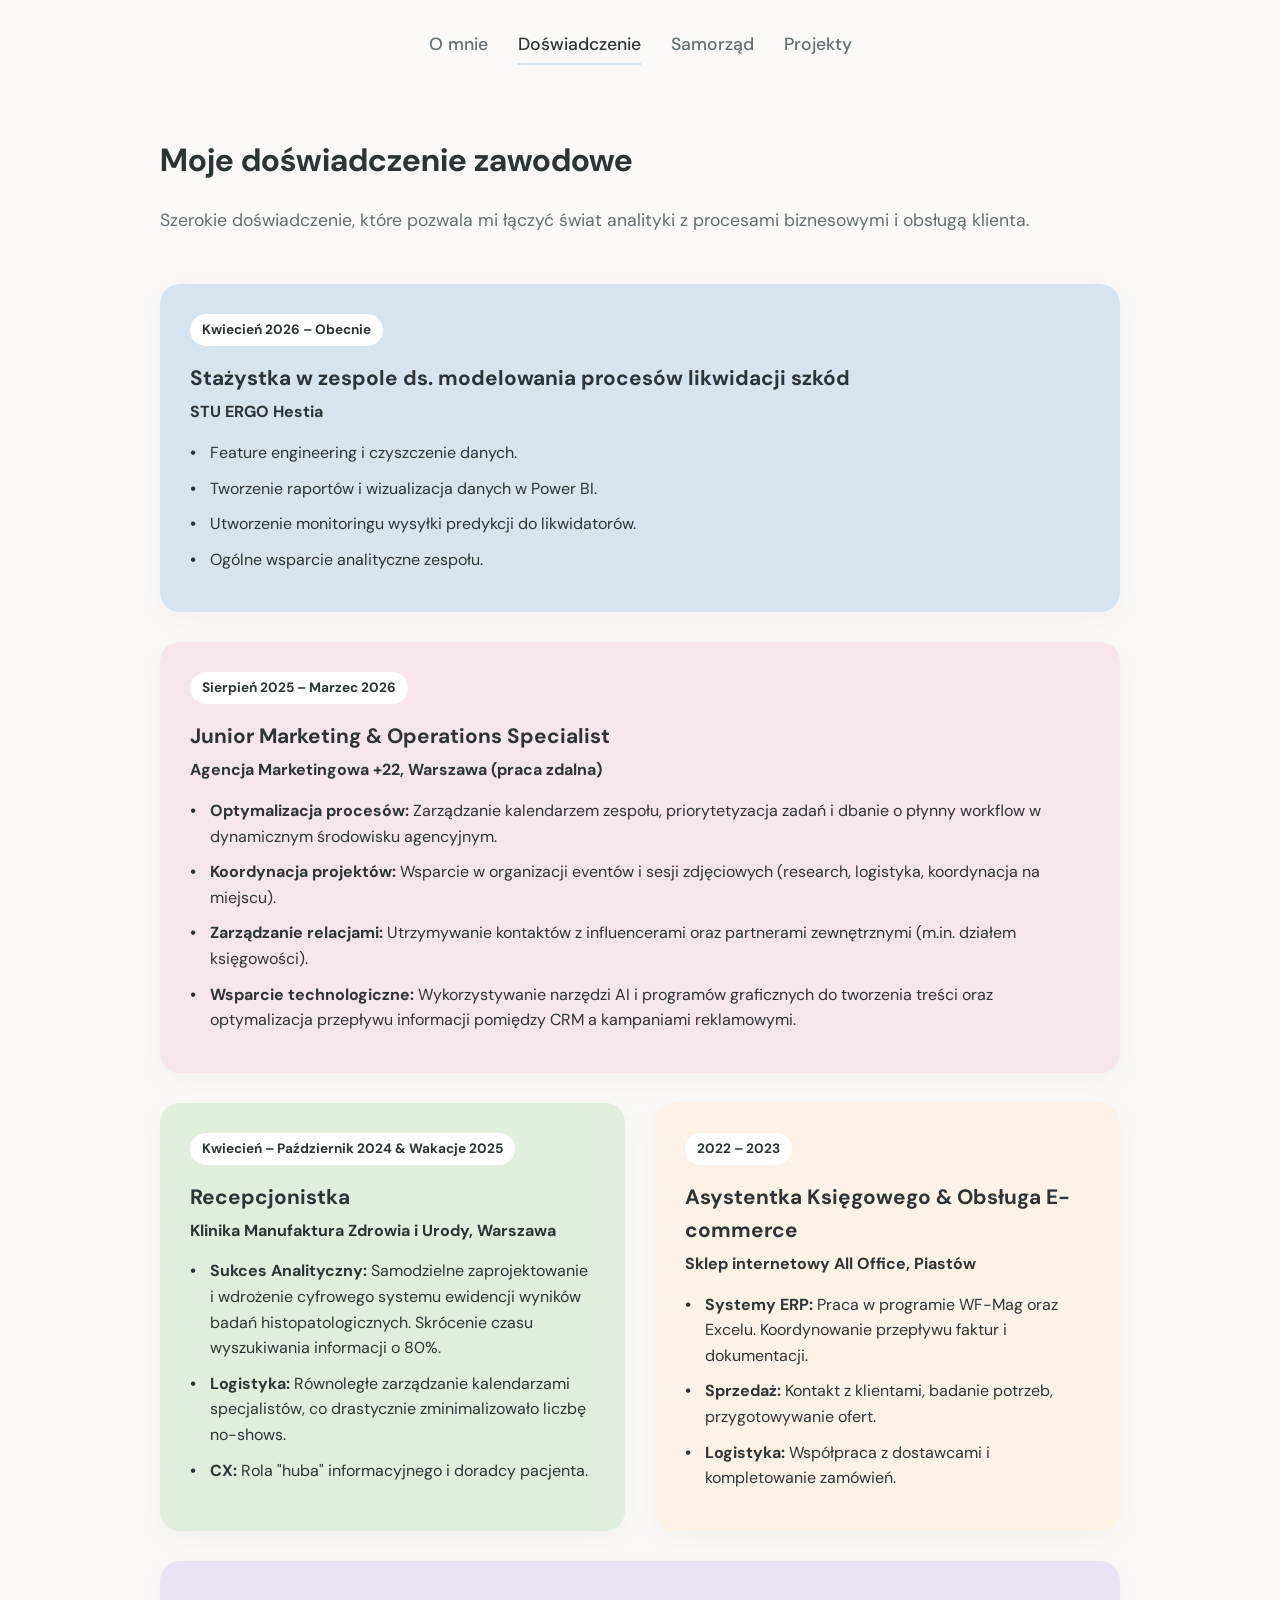
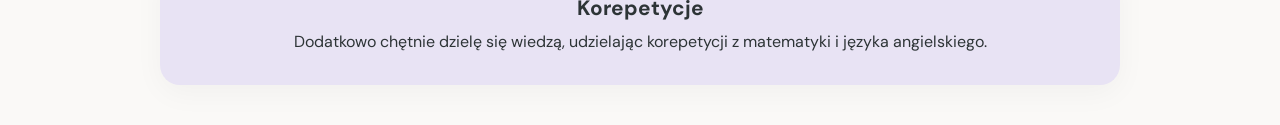
==== doswiadczenie.html @ 987228f7 "Dodanie plików" ====
<!DOCTYPE html>
<html lang="pl">
<head>
    <meta charset="UTF-8">
    <meta name="viewport" content="width=device-width, initial-scale=1.0">
    <title>Maja Zontek - Doświadczenie</title>
    <link rel="stylesheet" href="style.css">
    <link href="https://fonts.googleapis.com/css2?family=DM+Sans:wght@400;500;700&display=swap" rel="stylesheet">
</head>
<body>
    <nav>
        <a href="index.html">O mnie</a>
        <a href="doswiadczenie.html" class="active">Doświadczenie</a>
        <a href="samorzad.html">Samorząd</a>
        <a href="projekty.html">Projekty</a>
    </nav>

    <div class="container fade-in">
        <header style="margin-bottom: 50px;">
            <h2>Moje doświadczenie zawodowe</h2>
            <p style="font-size: 1.1rem; color: var(--text-muted);">
                Szerokie doświadczenie, które pozwala mi łączyć świat analityki z procesami biznesowymi i obsługą klienta.
            </p>
        </header>
        
        <div class="card bg-blue fade-in delay-1" style="margin-bottom: 30px;">
            <span class="date-badge bg-white">Kwiecień 2026 – Obecnie</span>
            <h3>Stażystka w zespole ds. modelowania procesów likwidacji szkód</h3>
            <p><strong>STU ERGO Hestia</strong></p>
            <ul class="tasks">
                <li>Feature engineering i czyszczenie danych.</li>
                <li>Tworzenie raportów i wizualizacja danych w Power BI.</li>
                <li>Utworzenie monitoringu wysyłki predykcji do likwidatorów.</li>
                <li>Ogólne wsparcie analityczne zespołu.</li>
            </ul>
        </div>

        <div class="card bg-pink fade-in delay-2" style="margin-bottom: 30px;">
            <span class="date-badge bg-white">Sierpień 2025 – Marzec 2026</span>
            <h3>Junior Marketing & Operations Specialist</h3>
            <p><strong>Agencja Marketingowa +22, Warszawa (praca zdalna)</strong></p>
            <ul class="tasks">
                <li><strong>Optymalizacja procesów:</strong> Zarządzanie kalendarzem zespołu, priorytetyzacja zadań i dbanie o płynny workflow w dynamicznym środowisku agencyjnym.</li>
                <li><strong>Koordynacja projektów:</strong> Wsparcie w organizacji eventów i sesji zdjęciowych (research, logistyka, koordynacja na miejscu).</li>
                <li><strong>Zarządzanie relacjami:</strong> Utrzymywanie kontaktów z influencerami oraz partnerami zewnętrznymi (m.in. działem księgowości).</li>
                <li><strong>Wsparcie technologiczne:</strong> Wykorzystywanie narzędzi AI i programów graficznych do tworzenia treści oraz optymalizacja przepływu informacji pomiędzy CRM a kampaniami reklamowymi.</li>
            </ul>
        </div>

        <div class="grid-2 fade-in delay-3">
            <div class="card bg-green">
                <span class="date-badge bg-white">Kwiecień – Październik 2024 & Wakacje 2025</span>
                <h3>Recepcjonistka</h3>
                <p><strong>Klinika Manufaktura Zdrowia i Urody, Warszawa</strong></p>
                <ul class="tasks">
                    <li><strong>Sukces Analityczny:</strong> Samodzielne zaprojektowanie i wdrożenie cyfrowego systemu ewidencji wyników badań histopatologicznych. Skrócenie czasu wyszukiwania informacji o 80%.</li>
                    <li><strong>Logistyka:</strong> Równoległe zarządzanie kalendarzami specjalistów, co drastycznie zminimalizowało liczbę no-shows.</li>
                    <li><strong>CX:</strong> Rola "huba" informacyjnego i doradcy pacjenta.</li>
                </ul>
            </div>

            <div class="card bg-yellow">
                <span class="date-badge bg-white">2022 – 2023</span>
                <h3>Asystentka Księgowego & Obsługa E-commerce</h3>
                <p><strong>Sklep internetowy All Office, Piastów</strong></p>
                <ul class="tasks">
                    <li><strong>Systemy ERP:</strong> Praca w programie WF-Mag oraz Excelu. Koordynowanie przepływu faktur i dokumentacji.</li>
                    <li><strong>Sprzedaż:</strong> Kontakt z klientami, badanie potrzeb, przygotowywanie ofert.</li>
                    <li><strong>Logistyka:</strong> Współpraca z dostawcami i kompletowanie zamówień.</li>
                </ul>
            </div>
        </div>

        <div class="card bg-purple fade-in delay-3" style="margin-top: 30px; text-align: center;">
            <h3>Korepetycje</h3>
            <p>Dodatkowo chętnie dzielę się wiedzą, udzielając korepetycji z matematyki i języka angielskiego.</p>
        </div>
    </div>
</body>
</html>
---- style.css ----
:root {
    --bg-color: #faf9f7;
    --text-main: #2d3436;
    --text-muted: #636e72;
    --pastel-blue: #d6e4f0;
    --pastel-pink: #f6e6eb;
    --pastel-green: #e1eedd;
    --pastel-yellow: #fef1e6;
    --pastel-purple: #e8e3f4;
    --white: #ffffff;
    --shadow: 0 8px 30px rgba(0, 0, 0, 0.04);
    --shadow-hover: 0 12px 40px rgba(0, 0, 0, 0.08);
}

* { margin: 0; padding: 0; box-sizing: border-box; }

body {
    font-family: 'DM Sans', sans-serif;
    background-color: var(--bg-color);
    color: var(--text-main);
    line-height: 1.6;
}

/* Nawigacja */
nav {
    display: flex;
    justify-content: center;
    gap: 30px;
    padding: 30px 20px;
    background: transparent;
}
nav a {
    text-decoration: none;
    color: var(--text-muted);
    font-weight: 500;
    font-size: 1.1rem;
    transition: color 0.3s ease;
    padding-bottom: 5px;
}
nav a:hover, nav a.active {
    color: var(--text-main);
    border-bottom: 2px solid var(--pastel-blue);
}

/* Kontenery i siatki */
.container { max-width: 1000px; margin: 0 auto; padding: 40px 20px; }
.grid-2 { display: grid; grid-template-columns: 1fr 1fr; gap: 30px; margin-top: 30px; }

/* Karty */
.card {
    border-radius: 20px;
    padding: 30px;
    box-shadow: var(--shadow);
    transition: transform 0.4s ease, box-shadow 0.4s ease;
}
.card:hover {
    transform: translateY(-5px);
    box-shadow: var(--shadow-hover);
}

/* Typografia */
h1 { font-size: 3rem; margin-bottom: 10px; color: var(--text-main); }
h2 { font-size: 2rem; margin-bottom: 20px; color: var(--text-main); }
h3 { font-size: 1.3rem; margin-bottom: 5px; }

.date-badge {
    display: inline-block;
    padding: 5px 12px;
    border-radius: 20px;
    font-size: 0.85rem;
    font-weight: 700;
    margin-bottom: 15px;
}

/* Kolory */
.bg-blue { background-color: var(--pastel-blue); }
.bg-pink { background-color: var(--pastel-pink); }
.bg-green { background-color: var(--pastel-green); }
.bg-yellow { background-color: var(--pastel-yellow); }
.bg-purple { background-color: var(--pastel-purple); }
.bg-white { background-color: var(--white); }

ul.tasks { list-style-type: none; margin-top: 15px; }
ul.tasks li {
    position: relative;
    padding-left: 20px;
    margin-bottom: 10px;
    color: var(--text-main); /* Zmienione dla lepszego kontrastu na kolorach */
}
ul.tasks li::before {
    content: "•";
    position: absolute;
    left: 0;
    color: var(--text-main);
    font-weight: bold;
}

/* Tagi technologii */
.tags { display: flex; flex-wrap: wrap; gap: 10px; margin-top: 15px; margin-bottom: 15px; }
.tag {
    background: var(--white);
    padding: 4px 12px;
    border-radius: 8px;
    font-size: 0.85rem;
    font-weight: 500;
}

/* Zdjęcia Instagram (4:5) */
.ig-photo {
    width: 100%;
    aspect-ratio: 4 / 5;
    object-fit: cover;
    border-radius: 12px;
    margin-top: 20px;
    box-shadow: 0 4px 15px rgba(0,0,0,0.05);
    transition: transform 0.3s ease;
}

.ig-photo:hover {
    transform: scale(1.02);
}

/* Sekcja O mnie */
.about-section { display: flex; align-items: center; gap: 40px; margin-bottom: 60px; }
.profile-photo {
    width: 250px; height: 250px; border-radius: 50%;
    background-color: var(--pastel-pink); object-fit: cover;
    flex-shrink: 0; display: flex; align-items: center; justify-content: center;
    color: var(--text-muted); font-weight: bold; box-shadow: var(--shadow);
}
.widget-grid { display: grid; grid-template-columns: repeat(auto-fit, minmax(280px, 1fr)); gap: 20px; }
.widget-link { text-decoration: none; color: inherit; display: block; }
.widget-link .card { height: 100%; display: flex; flex-direction: column; justify-content: space-between; cursor: pointer; }
.widget-icon { font-size: 2.5rem; margin-bottom: 15px; }

/* Animacje wejścia */
.fade-in { animation: fadeIn 0.8s cubic-bezier(0.25, 0.46, 0.45, 0.94) forwards; opacity: 0; transform: translateY(15px); }
.delay-1 { animation-delay: 0.1s; }
.delay-2 { animation-delay: 0.2s; }
.delay-3 { animation-delay: 0.3s; }
@keyframes fadeIn { to { opacity: 1; transform: translateY(0); } }

/* Responsywność */
@media (max-width: 768px) {
    .grid-2 { grid-template-columns: 1fr; }
    h1 { font-size: 2.2rem; }
    nav { flex-wrap: wrap; gap: 15px; }
    .about-section { flex-direction: column; text-align: center; }
}

/* Wyróżnione linki (np. na podstronie Samorząd) */
.btn-link {
    display: inline-flex;
    align-items: center;
    gap: 6px;
    background-color: var(--white);
    color: var(--text-main);
    text-decoration: none;
    padding: 10px 22px;
    border-radius: 25px;
    font-weight: 700;
    font-size: 0.9rem;
    margin: 15px 0;
    box-shadow: 0 4px 15px rgba(0,0,0,0.05);
    transition: transform 0.3s ease, box-shadow 0.3s ease, color 0.3s ease;
}

.btn-link:hover {
    transform: translateY(-3px);
    box-shadow: 0 8px 25px rgba(0,0,0,0.1);
    color: #4a69bd; /* Delikatny niebieski akcent przy najechaniu */
}

.btn-link::after {
    content: "↗";
    font-size: 1.1rem;
    font-weight: 500;
}
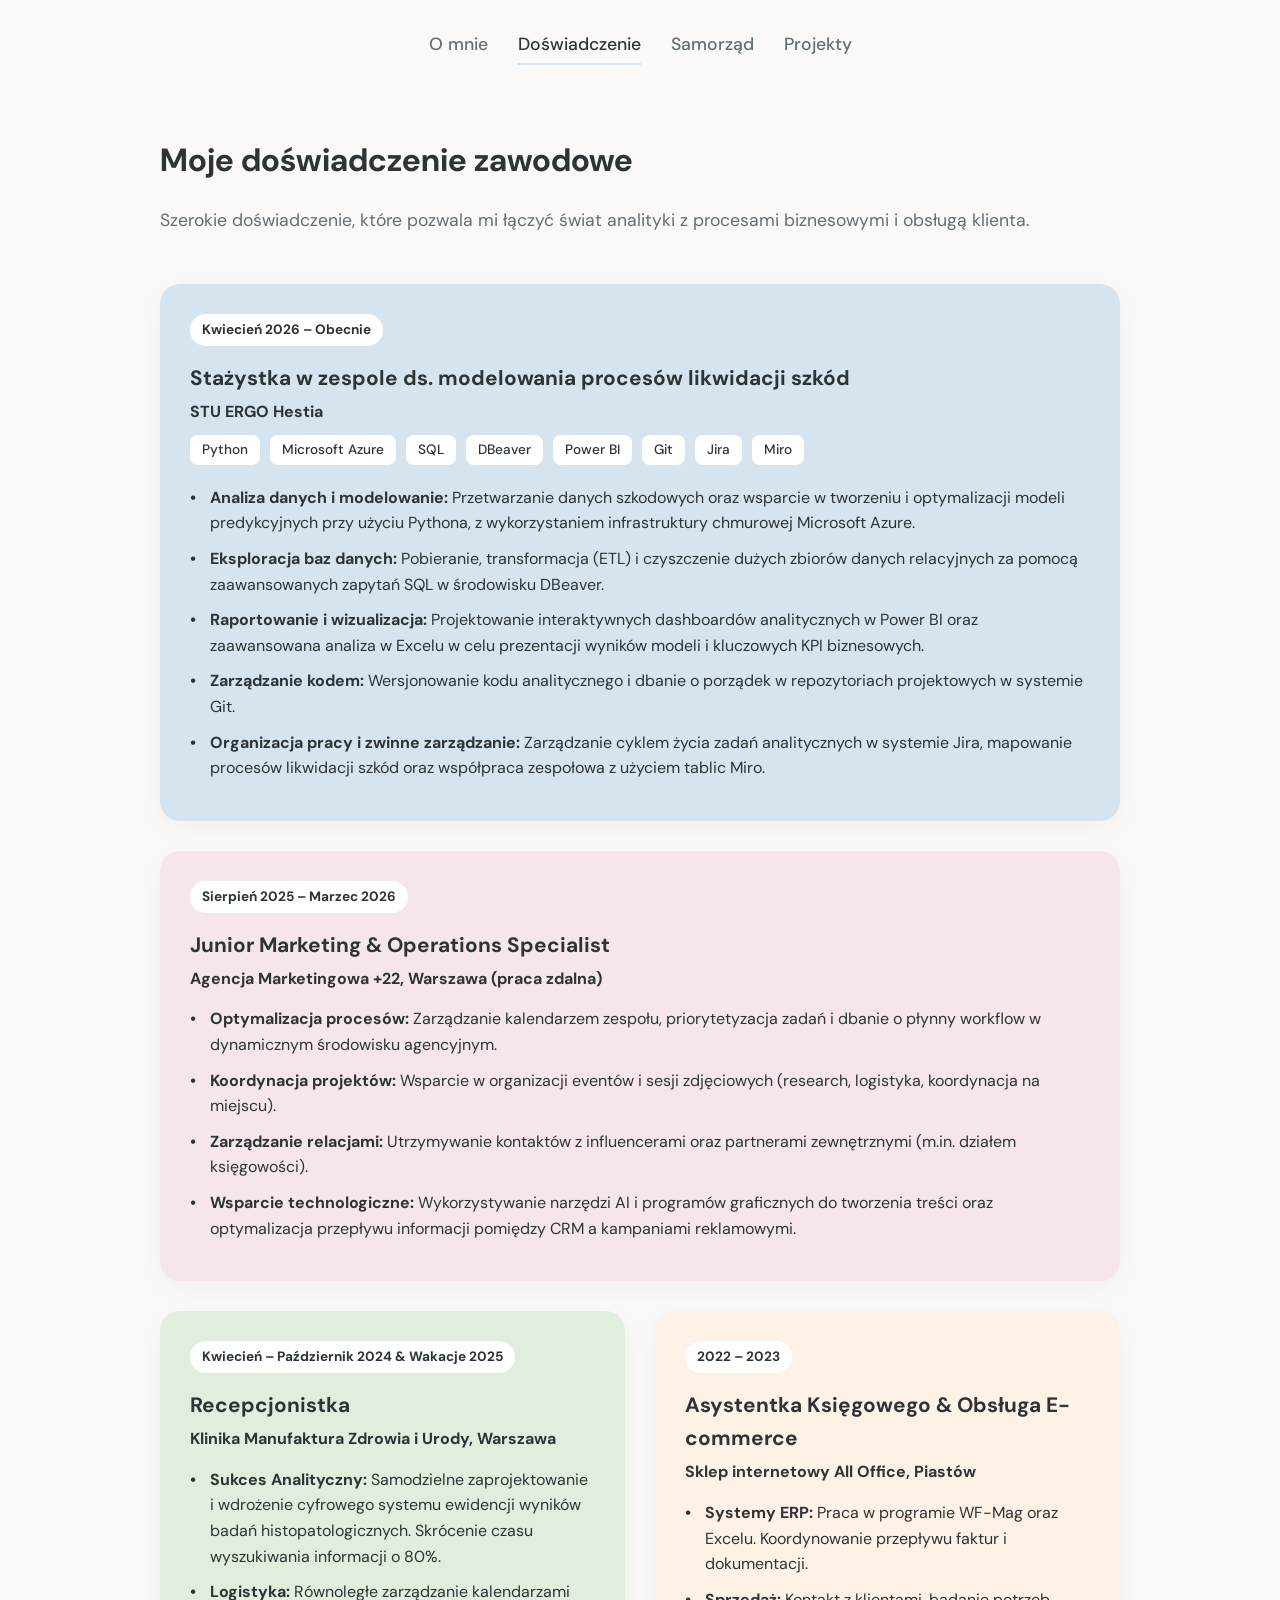
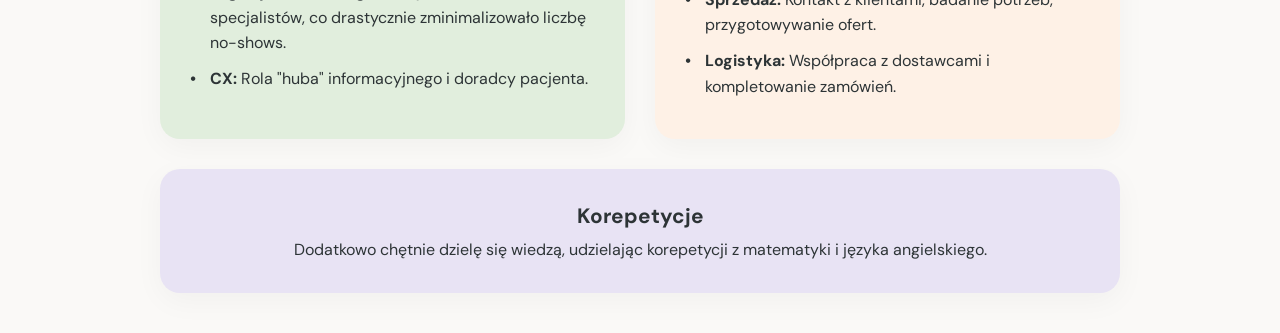
==== commit 29f0a7e7: "Update doswiadczenie.html" ====
--- a/doswiadczenie.html
+++ b/doswiadczenie.html
@@ -27,11 +27,24 @@
             <span class="date-badge bg-white">Kwiecień 2026 – Obecnie</span>
             <h3>Stażystka w zespole ds. modelowania procesów likwidacji szkód</h3>
             <p><strong>STU ERGO Hestia</strong></p>
+            
+            <div class="tags" style="margin-top: 10px; margin-bottom: 20px;">
+                <span class="tag">Python</span>
+                <span class="tag">Microsoft Azure</span>
+                <span class="tag">SQL</span>
+                <span class="tag">DBeaver</span>
+                <span class="tag">Power BI</span>
+                <span class="tag">Git</span>
+                <span class="tag">Jira</span>
+                <span class="tag">Miro</span>
+            </div>
+
             <ul class="tasks">
-                <li>Feature engineering i czyszczenie danych.</li>
-                <li>Tworzenie raportów i wizualizacja danych w Power BI.</li>
-                <li>Utworzenie monitoringu wysyłki predykcji do likwidatorów.</li>
-                <li>Ogólne wsparcie analityczne zespołu.</li>
+                <li><strong>Analiza danych i modelowanie:</strong> Przetwarzanie danych szkodowych oraz wsparcie w tworzeniu i optymalizacji modeli predykcyjnych przy użyciu Pythona, z wykorzystaniem infrastruktury chmurowej Microsoft Azure.</li>
+                <li><strong>Eksploracja baz danych:</strong> Pobieranie, transformacja (ETL) i czyszczenie dużych zbiorów danych relacyjnych za pomocą zaawansowanych zapytań SQL w środowisku DBeaver.</li>
+                <li><strong>Raportowanie i wizualizacja:</strong> Projektowanie interaktywnych dashboardów analitycznych w Power BI oraz zaawansowana analiza w Excelu w celu prezentacji wyników modeli i kluczowych KPI biznesowych.</li>
+                <li><strong>Zarządzanie kodem:</strong> Wersjonowanie kodu analitycznego i dbanie o porządek w repozytoriach projektowych w systemie Git.</li>
+                <li><strong>Organizacja pracy i zwinne zarządzanie:</strong> Zarządzanie cyklem życia zadań analitycznych w systemie Jira, mapowanie procesów likwidacji szkód oraz współpraca zespołowa z użyciem tablic Miro.</li>
             </ul>
         </div>
 
@@ -77,4 +90,4 @@
         </div>
     </div>
 </body>
-</html>+</html>
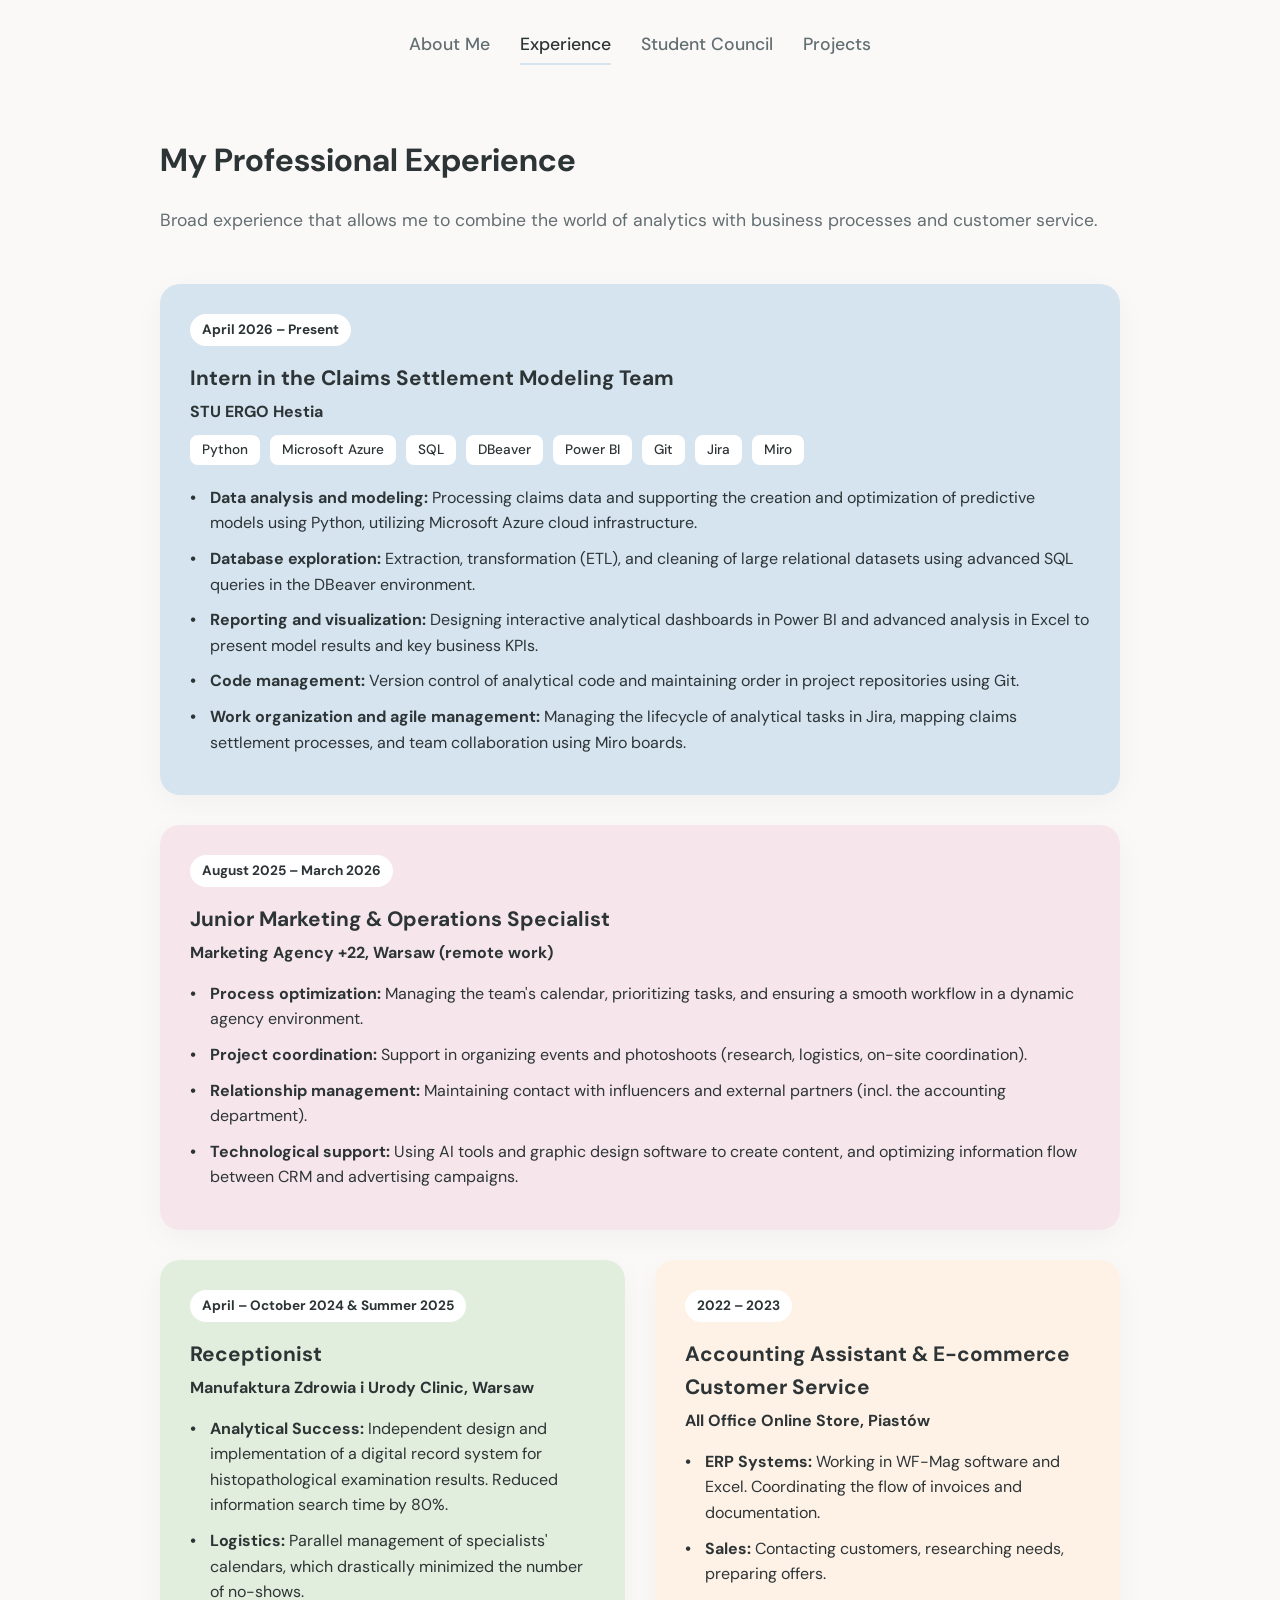
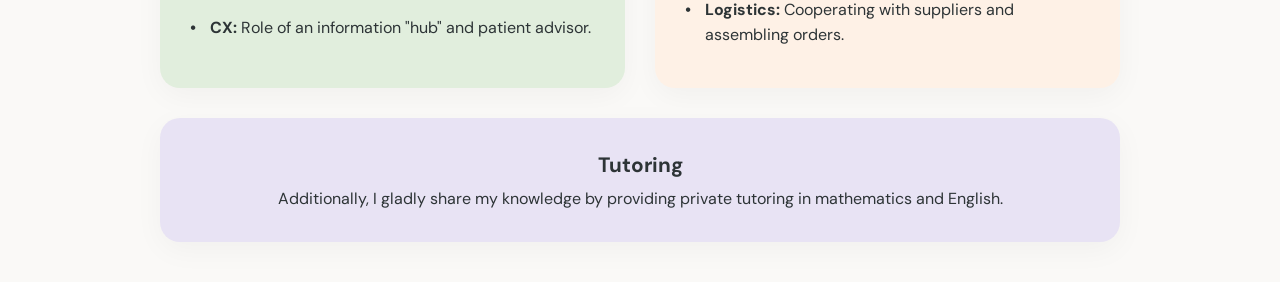
==== commit bc666205: "Update doswiadczenie.html" ====
--- a/doswiadczenie.html
+++ b/doswiadczenie.html
@@ -1,31 +1,31 @@
 <!DOCTYPE html>
-<html lang="pl">
+<html lang="en">
 <head>
     <meta charset="UTF-8">
     <meta name="viewport" content="width=device-width, initial-scale=1.0">
-    <title>Maja Zontek - Doświadczenie</title>
+    <title>Maja Zontek - Experience</title>
     <link rel="stylesheet" href="style.css">
     <link href="https://fonts.googleapis.com/css2?family=DM+Sans:wght@400;500;700&display=swap" rel="stylesheet">
 </head>
 <body>
     <nav>
-        <a href="index.html">O mnie</a>
-        <a href="doswiadczenie.html" class="active">Doświadczenie</a>
-        <a href="samorzad.html">Samorząd</a>
-        <a href="projekty.html">Projekty</a>
+        <a href="index.html">About Me</a>
+        <a href="doswiadczenie.html" class="active">Experience</a>
+        <a href="samorzad.html">Student Council</a>
+        <a href="projekty.html">Projects</a>
     </nav>
 
     <div class="container fade-in">
         <header style="margin-bottom: 50px;">
-            <h2>Moje doświadczenie zawodowe</h2>
+            <h2>My Professional Experience</h2>
             <p style="font-size: 1.1rem; color: var(--text-muted);">
-                Szerokie doświadczenie, które pozwala mi łączyć świat analityki z procesami biznesowymi i obsługą klienta.
+                Broad experience that allows me to combine the world of analytics with business processes and customer service.
             </p>
         </header>
         
         <div class="card bg-blue fade-in delay-1" style="margin-bottom: 30px;">
-            <span class="date-badge bg-white">Kwiecień 2026 – Obecnie</span>
-            <h3>Stażystka w zespole ds. modelowania procesów likwidacji szkód</h3>
+            <span class="date-badge bg-white">April 2026 – Present</span>
+            <h3>Intern in the Claims Settlement Modeling Team</h3>
             <p><strong>STU ERGO Hestia</strong></p>
             
             <div class="tags" style="margin-top: 10px; margin-bottom: 20px;">
@@ -40,53 +40,53 @@
             </div>
 
             <ul class="tasks">
-                <li><strong>Analiza danych i modelowanie:</strong> Przetwarzanie danych szkodowych oraz wsparcie w tworzeniu i optymalizacji modeli predykcyjnych przy użyciu Pythona, z wykorzystaniem infrastruktury chmurowej Microsoft Azure.</li>
-                <li><strong>Eksploracja baz danych:</strong> Pobieranie, transformacja (ETL) i czyszczenie dużych zbiorów danych relacyjnych za pomocą zaawansowanych zapytań SQL w środowisku DBeaver.</li>
-                <li><strong>Raportowanie i wizualizacja:</strong> Projektowanie interaktywnych dashboardów analitycznych w Power BI oraz zaawansowana analiza w Excelu w celu prezentacji wyników modeli i kluczowych KPI biznesowych.</li>
-                <li><strong>Zarządzanie kodem:</strong> Wersjonowanie kodu analitycznego i dbanie o porządek w repozytoriach projektowych w systemie Git.</li>
-                <li><strong>Organizacja pracy i zwinne zarządzanie:</strong> Zarządzanie cyklem życia zadań analitycznych w systemie Jira, mapowanie procesów likwidacji szkód oraz współpraca zespołowa z użyciem tablic Miro.</li>
+                <li><strong>Data analysis and modeling:</strong> Processing claims data and supporting the creation and optimization of predictive models using Python, utilizing Microsoft Azure cloud infrastructure.</li>
+                <li><strong>Database exploration:</strong> Extraction, transformation (ETL), and cleaning of large relational datasets using advanced SQL queries in the DBeaver environment.</li>
+                <li><strong>Reporting and visualization:</strong> Designing interactive analytical dashboards in Power BI and advanced analysis in Excel to present model results and key business KPIs.</li>
+                <li><strong>Code management:</strong> Version control of analytical code and maintaining order in project repositories using Git.</li>
+                <li><strong>Work organization and agile management:</strong> Managing the lifecycle of analytical tasks in Jira, mapping claims settlement processes, and team collaboration using Miro boards.</li>
             </ul>
         </div>
 
         <div class="card bg-pink fade-in delay-2" style="margin-bottom: 30px;">
-            <span class="date-badge bg-white">Sierpień 2025 – Marzec 2026</span>
+            <span class="date-badge bg-white">August 2025 – March 2026</span>
             <h3>Junior Marketing & Operations Specialist</h3>
-            <p><strong>Agencja Marketingowa +22, Warszawa (praca zdalna)</strong></p>
+            <p><strong>Marketing Agency +22, Warsaw (remote work)</strong></p>
             <ul class="tasks">
-                <li><strong>Optymalizacja procesów:</strong> Zarządzanie kalendarzem zespołu, priorytetyzacja zadań i dbanie o płynny workflow w dynamicznym środowisku agencyjnym.</li>
-                <li><strong>Koordynacja projektów:</strong> Wsparcie w organizacji eventów i sesji zdjęciowych (research, logistyka, koordynacja na miejscu).</li>
-                <li><strong>Zarządzanie relacjami:</strong> Utrzymywanie kontaktów z influencerami oraz partnerami zewnętrznymi (m.in. działem księgowości).</li>
-                <li><strong>Wsparcie technologiczne:</strong> Wykorzystywanie narzędzi AI i programów graficznych do tworzenia treści oraz optymalizacja przepływu informacji pomiędzy CRM a kampaniami reklamowymi.</li>
+                <li><strong>Process optimization:</strong> Managing the team's calendar, prioritizing tasks, and ensuring a smooth workflow in a dynamic agency environment.</li>
+                <li><strong>Project coordination:</strong> Support in organizing events and photoshoots (research, logistics, on-site coordination).</li>
+                <li><strong>Relationship management:</strong> Maintaining contact with influencers and external partners (incl. the accounting department).</li>
+                <li><strong>Technological support:</strong> Using AI tools and graphic design software to create content, and optimizing information flow between CRM and advertising campaigns.</li>
             </ul>
         </div>
 
         <div class="grid-2 fade-in delay-3">
             <div class="card bg-green">
-                <span class="date-badge bg-white">Kwiecień – Październik 2024 & Wakacje 2025</span>
-                <h3>Recepcjonistka</h3>
-                <p><strong>Klinika Manufaktura Zdrowia i Urody, Warszawa</strong></p>
+                <span class="date-badge bg-white">April – October 2024 & Summer 2025</span>
+                <h3>Receptionist</h3>
+                <p><strong>Manufaktura Zdrowia i Urody Clinic, Warsaw</strong></p>
                 <ul class="tasks">
-                    <li><strong>Sukces Analityczny:</strong> Samodzielne zaprojektowanie i wdrożenie cyfrowego systemu ewidencji wyników badań histopatologicznych. Skrócenie czasu wyszukiwania informacji o 80%.</li>
-                    <li><strong>Logistyka:</strong> Równoległe zarządzanie kalendarzami specjalistów, co drastycznie zminimalizowało liczbę no-shows.</li>
-                    <li><strong>CX:</strong> Rola "huba" informacyjnego i doradcy pacjenta.</li>
+                    <li><strong>Analytical Success:</strong> Independent design and implementation of a digital record system for histopathological examination results. Reduced information search time by 80%.</li>
+                    <li><strong>Logistics:</strong> Parallel management of specialists' calendars, which drastically minimized the number of no-shows.</li>
+                    <li><strong>CX:</strong> Role of an information "hub" and patient advisor.</li>
                 </ul>
             </div>
 
             <div class="card bg-yellow">
                 <span class="date-badge bg-white">2022 – 2023</span>
-                <h3>Asystentka Księgowego & Obsługa E-commerce</h3>
-                <p><strong>Sklep internetowy All Office, Piastów</strong></p>
+                <h3>Accounting Assistant & E-commerce Customer Service</h3>
+                <p><strong>All Office Online Store, Piastów</strong></p>
                 <ul class="tasks">
-                    <li><strong>Systemy ERP:</strong> Praca w programie WF-Mag oraz Excelu. Koordynowanie przepływu faktur i dokumentacji.</li>
-                    <li><strong>Sprzedaż:</strong> Kontakt z klientami, badanie potrzeb, przygotowywanie ofert.</li>
-                    <li><strong>Logistyka:</strong> Współpraca z dostawcami i kompletowanie zamówień.</li>
+                    <li><strong>ERP Systems:</strong> Working in WF-Mag software and Excel. Coordinating the flow of invoices and documentation.</li>
+                    <li><strong>Sales:</strong> Contacting customers, researching needs, preparing offers.</li>
+                    <li><strong>Logistics:</strong> Cooperating with suppliers and assembling orders.</li>
                 </ul>
             </div>
         </div>
 
         <div class="card bg-purple fade-in delay-3" style="margin-top: 30px; text-align: center;">
-            <h3>Korepetycje</h3>
-            <p>Dodatkowo chętnie dzielę się wiedzą, udzielając korepetycji z matematyki i języka angielskiego.</p>
+            <h3>Tutoring</h3>
+            <p>Additionally, I gladly share my knowledge by providing private tutoring in mathematics and English.</p>
         </div>
     </div>
 </body>
